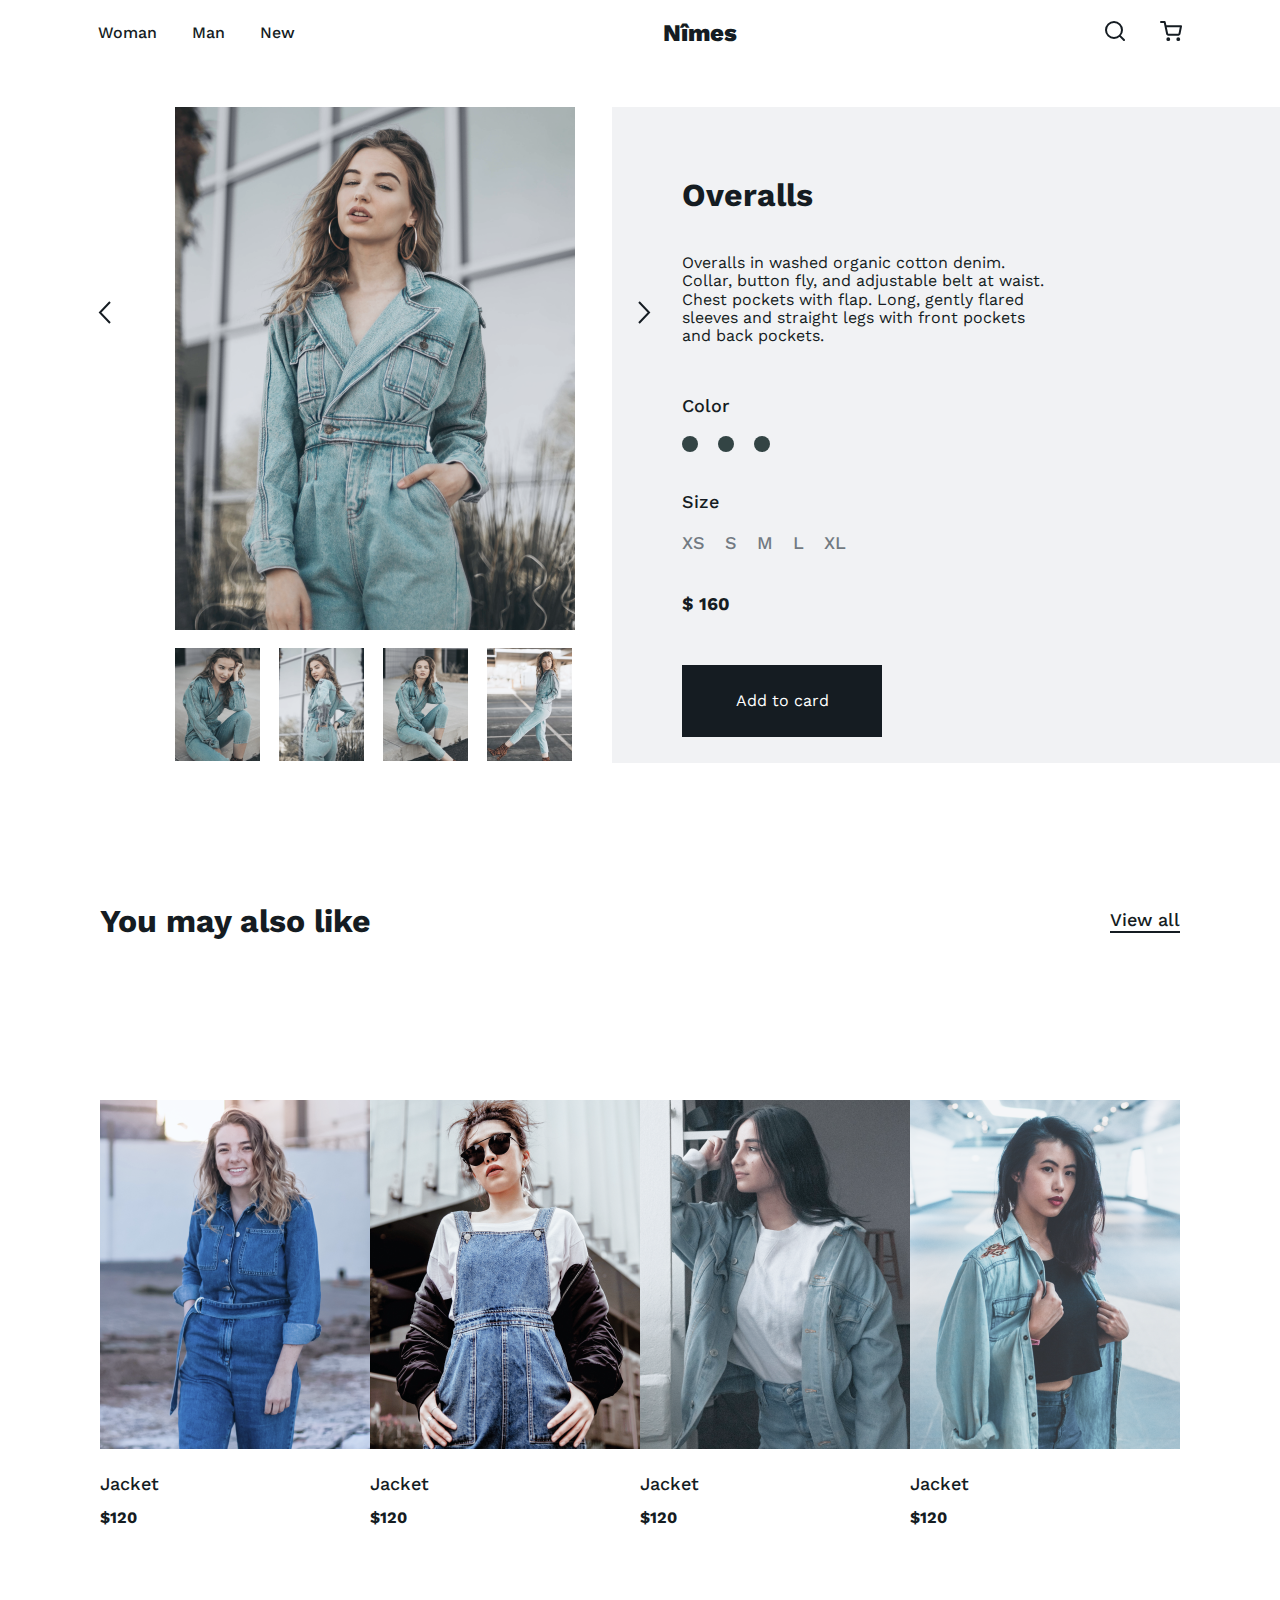
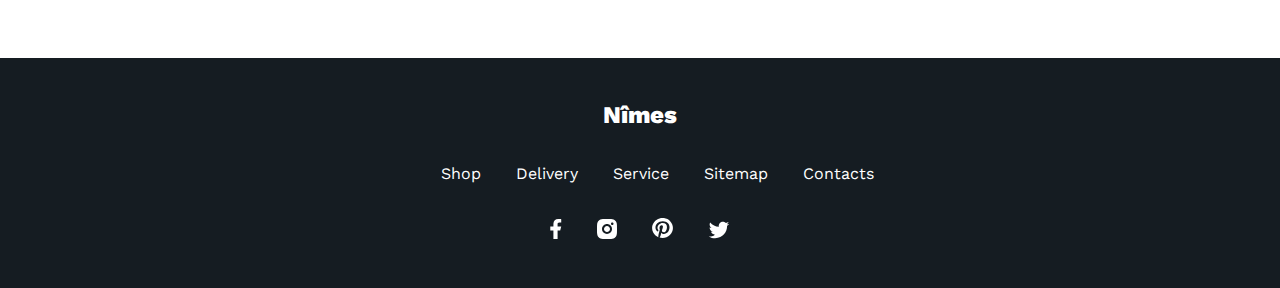
==== product-card.html @ a8e53811 "Initial commit" ====
<!DOCTYPE html>
<html lang="en">
<head>
    <meta charset="UTF-8">
    <meta name="viewport" content="width=device-width, initial-scale=1.0">
    <meta http-equiv="X-UA-Compatible" content="ie=edge">
    <title>Nîmes</title>
    <link rel="stylesheet" href="./product-card.css">
    <link href="https://fonts.googleapis.com/css?family=Anton|Work+Sans:400,500,700,800&display=swap" rel="stylesheet">
</head>
<body>
    <!-- header -->
    <header class="section-header">
        <div class="logo section-header-logo">
            <ul class="catalog-menu">
                    <li><a class="link" href="#">Woman</a></li>
                    <li><a class="link" href="#">Man</a></li>
                    <li><a class="link" href="#">New</a></li>
            </ul>
            <a href="./main.html">Nîmes</a>
            
            <div class="header-icons">
                <a href="#">
                    <svg width="20" height="20" viewBox="0 0 20 20" fill="none" xmlns="http://www.w3.org/2000/svg">
                        <path d="M19 19L14.65 14.65M17 9C17 13.4183 13.4183 17 9 17C4.58172 17 1 13.4183 1 9C1 4.58172 4.58172 1 9 1C13.4183 1 17 4.58172 17 9Z" stroke="#151C22" stroke-width="2" stroke-linecap="round" stroke-linejoin="round"/>
                    </svg>                       
                </a>
                <a href="#">
                    <svg width="22" height="20" viewBox="0 0 22 20" fill="none" xmlns="http://www.w3.org/2000/svg">
                        <path d="M1 1H4.63636L7.07273 12.4771C7.15586 12.8718 7.38355 13.2263 7.71595 13.4785C8.04835 13.7308 8.46427 13.8649 8.89091 13.8571H17.7273C18.1539 13.8649 18.5698 13.7308 18.9022 13.4785C19.2346 13.2263 19.4623 12.8718 19.5455 12.4771L21 5.28571H5.54545M9.18182 18.1429C9.18182 18.6162 8.7748 19 8.27273 19C7.77065 19 7.36364 18.6162 7.36364 18.1429C7.36364 17.6695 7.77065 17.2857 8.27273 17.2857C8.7748 17.2857 9.18182 17.6695 9.18182 18.1429ZM19.1818 18.1429C19.1818 18.6162 18.7748 19 18.2727 19C17.7707 19 17.3636 18.6162 17.3636 18.1429C17.3636 17.6695 17.7707 17.2857 18.2727 17.2857C18.7748 17.2857 19.1818 17.6695 19.1818 18.1429Z" stroke="#151C22" stroke-width="2" stroke-linecap="round" stroke-linejoin="round"/>
                    </svg>
                </a>
                
            </div>
        </div>
            
    </header>
    <!-- /header -->
    

    <!-- product-card -->

    <section class="product-card">
        <div class="product-card-images">
            <div class="product-card-images__main">
                <img src="./img/product-card/Rectangle.png" alt="">
            </div>
            <div class="product-card-images__other">
                <img src="./img/product-card/Rectangle-1.png" alt="">
                <img src="./img/product-card/Rectangle-2.png" alt="">
                <img src="./img/product-card/Rectangle-3.png" alt="">
                <img src="./img/product-card/Rectangle-4.png" alt="">
            </div>
        </div>
        <div class="product-card-info">
            <h2 class="boldtitle product-card-info__title">
                Overalls    
            </h2>
            <div class="product-card-info__description">
                Overalls in washed organic cotton denim. Collar, button fly, and adjustable belt at waist. Chest pockets with flap. Long, gently flared sleeves and straight legs with front pockets and back pockets.
            </div>
            <div class="product-card-info__color">
                Color
                <ul class="color-choose">
                    <li></li>
                    <li></li>
                    <li></li>
                </ul>
            </div>
            <div class="product-card-info__size">
                Size  
                <ul class="size-choose">
                    <li>XS</li>
                    <li>S</li>
                    <li>M</li>
                    <li>L</li>
                    <li>XL</li>
                </ul>      
            </div>
            <div class="product-card-info__price">
                $ 160
            </div>
            <div class="button product-card-info__button">
                Add to card
            </div>
        </div>
    </section>

    <!-- /product-card -->

    <!-- also -->

    <section class="section">
        <div class="section-title">
            <h2 class="boldtitle">You may also like</h2>
            <a href="#" class="section-title__link">View all</a>
        </div>
        <div class="section-gallery">
            <div class="section-gallery-item">
                <img src="./img/also2.png" alt="">
                <span class="section-gallery-item__name">
                    Jacket
                </span>
                <span class="section-gallery-item__price">
                    $120
                </span>
            </div>
            <div class="section-gallery-item">
                <img src="./img/best2.png" alt="">
                <span class="section-gallery-item__name">
                    Jacket
                </span>
                <span class="section-gallery-item__price">
                    $120
                </span>
            </div>
            <div class="section-gallery-item">
                <img src="./img/also3.png" alt="">
                <span class="section-gallery-item__name">
                    Jacket
                </span>
                <span class="section-gallery-item__price">
                    $120
                </span>
            </div>
            <div class="section-gallery-item">
                <img src="./img/also4.png" alt="">
                <span class="section-gallery-item__name">
                    Jacket
                </span>
                <span class="section-gallery-item__price">
                    $120
                </span>
            </div>
        </div>
    </section>

    <!-- /also -->

    <!-- footer -->

    <footer class="section-footer">
        <div class="logo section-footer-logo">
                Nîmes
        </div>
        <ul class="section-footer-menu">
            <li><a href="#">Shop</a></li>
            <li><a href="#">Delivery</a></li>
            <li><a href="#">Service</a></li>
            <li><a href="#">Sitemap</a></li>
            <li><a href="#">Contacts</a></li>
                
        </ul>
        <nav class="section-footer-links">
            <a href="#" class="icon">
                <svg width="12" height="20" viewBox="0 0 12 20" fill="none" xmlns="http://www.w3.org/2000/svg">
                    <path d="M7.58268 11.5H10.1868L11.2285 7.5H7.58268V5.5C7.58268 4.47 7.58268 3.5 9.66602 3.5H11.2285V0.14C10.8889 0.0970001 9.60664 0 8.25247 0C5.42435 0 3.41602 1.657 3.41602 4.7V7.5H0.291016V11.5H3.41602V20H7.58268V11.5Z" fill="white"/>
                </svg>
            </a>
            
            <a href="#" class="icon">       
                <svg width="20" height="20" viewBox="0 0 20 20" fill="none" xmlns="http://www.w3.org/2000/svg">
                    <path d="M10 0C12.717 0 13.056 0.00999994 14.122 0.0599999C15.187 0.11 15.912 0.277 16.55 0.525C17.21 0.779 17.766 1.123 18.322 1.678C18.8305 2.1779 19.224 2.78259 19.475 3.45C19.722 4.087 19.89 4.813 19.94 5.878C19.987 6.944 20 7.283 20 10C20 12.717 19.99 13.056 19.94 14.122C19.89 15.187 19.722 15.912 19.475 16.55C19.2247 17.2178 18.8311 17.8226 18.322 18.322C17.822 18.8303 17.2173 19.2238 16.55 19.475C15.913 19.722 15.187 19.89 14.122 19.94C13.056 19.987 12.717 20 10 20C7.283 20 6.944 19.99 5.878 19.94C4.813 19.89 4.088 19.722 3.45 19.475C2.78233 19.2245 2.17753 18.8309 1.678 18.322C1.16941 17.8222 0.775931 17.2175 0.525 16.55C0.277 15.913 0.11 15.187 0.0599999 14.122C0.0129999 13.056 0 12.717 0 10C0 7.283 0.00999994 6.944 0.0599999 5.878C0.11 4.812 0.277 4.088 0.525 3.45C0.775236 2.78218 1.1688 2.17732 1.678 1.678C2.17767 1.16923 2.78243 0.775729 3.45 0.525C4.088 0.277 4.812 0.11 5.878 0.0599999C6.944 0.0129999 7.283 0 10 0ZM10 5C8.67392 5 7.40215 5.52678 6.46447 6.46447C5.52678 7.40215 5 8.67392 5 10C5 11.3261 5.52678 12.5979 6.46447 13.5355C7.40215 14.4732 8.67392 15 10 15C11.3261 15 12.5979 14.4732 13.5355 13.5355C14.4732 12.5979 15 11.3261 15 10C15 8.67392 14.4732 7.40215 13.5355 6.46447C12.5979 5.52678 11.3261 5 10 5ZM16.5 4.75C16.5 4.41848 16.3683 4.10054 16.1339 3.86612C15.8995 3.6317 15.5815 3.5 15.25 3.5C14.9185 3.5 14.6005 3.6317 14.3661 3.86612C14.1317 4.10054 14 4.41848 14 4.75C14 5.08152 14.1317 5.39946 14.3661 5.63388C14.6005 5.8683 14.9185 6 15.25 6C15.5815 6 15.8995 5.8683 16.1339 5.63388C16.3683 5.39946 16.5 5.08152 16.5 4.75ZM10 7C10.7956 7 11.5587 7.31607 12.1213 7.87868C12.6839 8.44129 13 9.20435 13 10C13 10.7956 12.6839 11.5587 12.1213 12.1213C11.5587 12.6839 10.7956 13 10 13C9.20435 13 8.44129 12.6839 7.87868 12.1213C7.31607 11.5587 7 10.7956 7 10C7 9.20435 7.31607 8.44129 7.87868 7.87868C8.44129 7.31607 9.20435 7 10 7Z" fill="white"/>
                </svg>
            </a>  
            <a href="#" class="icon">  
                <svg width="21" height="21" viewBox="0 0 21 21" fill="none" xmlns="http://www.w3.org/2000/svg">
                    <path d="M11.9277 0.094077C9.43524 -0.235068 6.90293 0.312629 4.79833 1.63604C2.69372 2.95944 1.15897 4.96918 0.477463 7.29414C-0.204044 9.61911 0.0137216 12.1023 1.09055 14.2851C2.16738 16.468 4.03054 18.2031 6.336 19.1701C6.27366 18.4019 6.33088 17.6291 6.5058 16.8771C6.6985 16.0381 7.8558 11.4141 7.8558 11.4141C7.62535 10.9182 7.51018 10.38 7.5183 9.83708C7.5183 8.35208 8.41101 7.24408 9.52142 7.24408C9.72091 7.24129 9.91868 7.27977 10.1013 7.35691C10.2839 7.43404 10.4471 7.54802 10.5797 7.6911C10.7123 7.83418 10.8113 8.00299 10.8699 8.18607C10.9285 8.36914 10.9454 8.56219 10.9193 8.75208C10.9193 9.65208 10.3173 11.0141 10.0027 12.2921C9.9405 12.5265 9.93656 12.7716 9.99116 13.0077C10.0458 13.2438 10.1574 13.4643 10.317 13.6514C10.4766 13.8385 10.6798 13.987 10.9102 14.0849C11.1406 14.1828 11.3917 14.2274 11.6433 14.2151C13.6204 14.2151 14.9454 11.7841 14.9454 8.91408C14.9454 6.71408 13.4277 5.06608 10.6298 5.06608C9.96035 5.04111 9.29265 5.147 8.66718 5.37733C8.04172 5.60766 7.47154 5.95762 6.99127 6.40597C6.51099 6.85431 6.13065 7.39168 5.87332 7.98545C5.61599 8.57922 5.48706 9.21701 5.49434 9.86008C5.46451 10.5734 5.70424 11.273 6.16934 11.8301C6.25625 11.8924 6.31971 11.9801 6.35014 12.08C6.38058 12.1799 6.37635 12.2867 6.33809 12.3841C6.29017 12.5681 6.16934 13.0071 6.12142 13.1681C6.11145 13.2227 6.08827 13.2743 6.05374 13.3187C6.0192 13.3631 5.97428 13.3991 5.9226 13.4238C5.87091 13.4486 5.81391 13.4613 5.75617 13.461C5.69843 13.4607 5.64157 13.4473 5.59017 13.4221C4.1485 12.8681 3.46934 11.3451 3.46934 9.60608C3.46934 6.75908 5.95267 3.35108 10.9214 3.35108C14.8756 3.35108 17.5048 6.12808 17.5048 9.09808C17.5048 13.0071 15.237 15.9461 11.886 15.9461C11.3852 15.9614 10.8884 15.8553 10.4416 15.6375C9.99475 15.4198 9.61236 15.0973 9.32976 14.7001C9.32976 14.7001 8.72767 17.0161 8.60892 17.4541C8.36652 18.2108 8.00883 18.9289 7.54746 19.5851C8.50892 19.8651 9.50788 20.0051 10.512 20.0011C11.8804 20.0021 13.2354 19.7441 14.4997 19.2417C15.764 18.7392 16.9126 18.0024 17.8798 17.0732C18.847 16.144 19.6138 15.0408 20.1363 13.8268C20.6587 12.6127 20.9266 11.3117 20.9245 9.99808C20.9233 7.58308 20.0118 5.25007 18.3585 3.42986C16.7052 1.60964 14.4218 0.425141 11.9298 0.095077L11.9277 0.094077Z" fill="white"/>
                </svg>
            </a>
            <a href="#" class="icon">         
                <svg width="22" height="18" viewBox="0 0 22 18" fill="none" xmlns="http://www.w3.org/2000/svg">
                    <path d="M21.1623 2.65593C20.3989 2.99362 19.5893 3.2154 18.7603 3.31393C19.6341 2.79136 20.288 1.96894 20.6003 0.999927C19.7803 1.48793 18.8813 1.82993 17.9443 2.01493C17.3149 1.34151 16.4807 0.89489 15.5713 0.744511C14.6618 0.594133 13.7282 0.748418 12.9156 1.18338C12.1029 1.61834 11.4567 2.30961 11.0774 3.14972C10.6981 3.98983 10.607 4.93171 10.8183 5.82893C9.15541 5.74558 7.52863 5.31345 6.04358 4.56059C4.55854 3.80773 3.24843 2.75097 2.1983 1.45893C1.82659 2.09738 1.63125 2.82315 1.6323 3.56193C1.6323 5.01193 2.3703 6.29293 3.4923 7.04293C2.82831 7.02202 2.17893 6.84271 1.5983 6.51993V6.57193C1.5985 7.53763 1.93267 8.47354 2.54414 9.22099C3.15562 9.96843 4.00678 10.4814 4.9533 10.6729C4.33691 10.84 3.6906 10.8646 3.0633 10.7449C3.33016 11.5762 3.8503 12.3031 4.55089 12.824C5.25147 13.3449 6.09743 13.6337 6.9703 13.6499C6.10278 14.3313 5.10947 14.8349 4.04718 15.1321C2.98488 15.4293 1.87442 15.5142 0.779297 15.3819C2.69099 16.6114 4.91639 17.264 7.1893 17.2619C14.8823 17.2619 19.0893 10.8889 19.0893 5.36193C19.0893 5.18193 19.0843 4.99993 19.0763 4.82193C19.8952 4.23009 20.6019 3.49695 21.1633 2.65693L21.1623 2.65593Z" fill="white"/>
                </svg>
            </a>
                        

        </nav>
    </footer>


    <!-- /footer -->
</body>
</html>
---- product-card.css ----
/*! normalize.css v8.0.1 | MIT License | github.com/necolas/normalize.css */
/* Document
   ========================================================================== */
/**
 * 1. Correct the line height in all browsers.
 * 2. Prevent adjustments of font size after orientation changes in iOS.
 */
html {
  line-height: 1.15;
  /* 1 */
  -webkit-text-size-adjust: 100%;
  /* 2 */
}

/* Sections
     ========================================================================== */
/**
   * Remove the margin in all browsers.
   */
body {
  margin: 0;
}

/**
   * Render the `main` element consistently in IE.
   */
main {
  display: block;
}

/**
   * Correct the font size and margin on `h1` elements within `section` and
   * `article` contexts in Chrome, Firefox, and Safari.
   */
h1 {
  font-size: 2em;
  margin: 0.67em 0;
}

/* Grouping content
     ========================================================================== */
/**
   * 1. Add the correct box sizing in Firefox.
   * 2. Show the overflow in Edge and IE.
   */
hr {
  -webkit-box-sizing: content-box;
          box-sizing: content-box;
  /* 1 */
  height: 0;
  /* 1 */
  overflow: visible;
  /* 2 */
}

/**
   * 1. Correct the inheritance and scaling of font size in all browsers.
   * 2. Correct the odd `em` font sizing in all browsers.
   */
pre {
  font-family: monospace, monospace;
  /* 1 */
  font-size: 1em;
  /* 2 */
}

/* Text-level semantics
     ========================================================================== */
/**
   * Remove the gray background on active links in IE 10.
   */
a {
  background-color: transparent;
}

/**
   * 1. Remove the bottom border in Chrome 57-
   * 2. Add the correct text decoration in Chrome, Edge, IE, Opera, and Safari.
   */
abbr[title] {
  border-bottom: none;
  /* 1 */
  text-decoration: underline;
  /* 2 */
  -webkit-text-decoration: underline dotted;
          text-decoration: underline dotted;
  /* 2 */
}

/**
   * Add the correct font weight in Chrome, Edge, and Safari.
   */
b,
strong {
  font-weight: bolder;
}

/**
   * 1. Correct the inheritance and scaling of font size in all browsers.
   * 2. Correct the odd `em` font sizing in all browsers.
   */
code,
kbd,
samp {
  font-family: monospace, monospace;
  /* 1 */
  font-size: 1em;
  /* 2 */
}

/**
   * Add the correct font size in all browsers.
   */
small {
  font-size: 80%;
}

/**
   * Prevent `sub` and `sup` elements from affecting the line height in
   * all browsers.
   */
sub,
sup {
  font-size: 75%;
  line-height: 0;
  position: relative;
  vertical-align: baseline;
}

sub {
  bottom: -0.25em;
}

sup {
  top: -0.5em;
}

/* Embedded content
     ========================================================================== */
/**
   * Remove the border on images inside links in IE 10.
   */
img {
  border-style: none;
}

/* Forms
     ========================================================================== */
/**
   * 1. Change the font styles in all browsers.
   * 2. Remove the margin in Firefox and Safari.
   */
button,
input,
optgroup,
select,
textarea {
  font-family: inherit;
  /* 1 */
  font-size: 100%;
  /* 1 */
  line-height: 1.15;
  /* 1 */
  margin: 0;
  /* 2 */
}

/**
   * Show the overflow in IE.
   * 1. Show the overflow in Edge.
   */
button,
input {
  /* 1 */
  overflow: visible;
}

/**
   * Remove the inheritance of text transform in Edge, Firefox, and IE.
   * 1. Remove the inheritance of text transform in Firefox.
   */
button,
select {
  /* 1 */
  text-transform: none;
}

/**
   * Correct the inability to style clickable types in iOS and Safari.
   */
button,
[type="button"],
[type="reset"],
[type="submit"] {
  -webkit-appearance: button;
}

/**
   * Remove the inner border and padding in Firefox.
   */
button::-moz-focus-inner,
[type="button"]::-moz-focus-inner,
[type="reset"]::-moz-focus-inner,
[type="submit"]::-moz-focus-inner {
  border-style: none;
  padding: 0;
}

/**
   * Restore the focus styles unset by the previous rule.
   */
button:-moz-focusring,
[type="button"]:-moz-focusring,
[type="reset"]:-moz-focusring,
[type="submit"]:-moz-focusring {
  outline: 1px dotted ButtonText;
}

/**
   * Correct the padding in Firefox.
   */
fieldset {
  padding: 0.35em 0.75em 0.625em;
}

/**
   * 1. Correct the text wrapping in Edge and IE.
   * 2. Correct the color inheritance from `fieldset` elements in IE.
   * 3. Remove the padding so developers are not caught out when they zero out
   *    `fieldset` elements in all browsers.
   */
legend {
  -webkit-box-sizing: border-box;
          box-sizing: border-box;
  /* 1 */
  color: inherit;
  /* 2 */
  display: table;
  /* 1 */
  max-width: 100%;
  /* 1 */
  padding: 0;
  /* 3 */
  white-space: normal;
  /* 1 */
}

/**
   * Add the correct vertical alignment in Chrome, Firefox, and Opera.
   */
progress {
  vertical-align: baseline;
}

/**
   * Remove the default vertical scrollbar in IE 10+.
   */
textarea {
  overflow: auto;
}

/**
   * 1. Add the correct box sizing in IE 10.
   * 2. Remove the padding in IE 10.
   */
[type="checkbox"],
[type="radio"] {
  -webkit-box-sizing: border-box;
          box-sizing: border-box;
  /* 1 */
  padding: 0;
  /* 2 */
}

/**
   * Correct the cursor style of increment and decrement buttons in Chrome.
   */
[type="number"]::-webkit-inner-spin-button,
[type="number"]::-webkit-outer-spin-button {
  height: auto;
}

/**
   * 1. Correct the odd appearance in Chrome and Safari.
   * 2. Correct the outline style in Safari.
   */
[type="search"] {
  -webkit-appearance: textfield;
  /* 1 */
  outline-offset: -2px;
  /* 2 */
}

/**
   * Remove the inner padding in Chrome and Safari on macOS.
   */
[type="search"]::-webkit-search-decoration {
  -webkit-appearance: none;
}

/**
   * 1. Correct the inability to style clickable types in iOS and Safari.
   * 2. Change font properties to `inherit` in Safari.
   */
::-webkit-file-upload-button {
  -webkit-appearance: button;
  /* 1 */
  font: inherit;
  /* 2 */
}

/* Interactive
     ========================================================================== */
/*
   * Add the correct display in Edge, IE 10+, and Firefox.
   */
details {
  display: block;
}

/*
   * Add the correct display in all browsers.
   */
summary {
  display: list-item;
}

/* Misc
     ========================================================================== */
/**
   * Add the correct display in IE 10+.
   */
template {
  display: none;
}

/**
   * Add the correct display in IE 10.
   */
[hidden] {
  display: none;
}

html {
  scroll-behavior: smooth;
}

* {
  -webkit-box-sizing: border-box;
          box-sizing: border-box;
  font-family: 'Work Sans', sans-serif;
  color: #151C22;
  padding: 0;
  margin: 0;
}

.logo {
  font-size: 24px;
  font-weight: 800;
}

.link {
  font-size: 16px;
  text-decoration: none;
  display: block;
  font-weight: 500;
}

.button {
  background-color: #151C22;
  color: #fff;
  border: none;
  outline: none;
  cursor: pointer;
  padding: 27px 24px;
  display: -webkit-box;
  display: -ms-flexbox;
  display: flex;
  -webkit-box-pack: center;
      -ms-flex-pack: center;
          justify-content: center;
  -webkit-box-align: center;
      -ms-flex-align: center;
          align-items: center;
  min-width: 200px;
  text-decoration: none;
}

.graytitle {
  color: #727A82;
  font-size: 18px;
}

.boldtitle {
  font-size: 32px;
}

.section {
  padding: 0 100px 130px 100px;
}

.section-title {
  display: -webkit-box;
  display: -ms-flexbox;
  display: flex;
  -webkit-box-align: center;
      -ms-flex-align: center;
          align-items: center;
  -webkit-box-pack: justify;
      -ms-flex-pack: justify;
          justify-content: space-between;
  padding-bottom: 70px;
}

.section-title__link {
  font-size: 18px;
  text-decoration: none;
  font-weight: 500;
  border-bottom: 2px solid #151C22;
}

.section-gallery {
  display: -webkit-box;
  display: -ms-flexbox;
  display: flex;
  -webkit-box-pack: justify;
      -ms-flex-pack: justify;
          justify-content: space-between;
  -ms-flex-wrap: wrap;
      flex-wrap: wrap;
}

.section-gallery-item {
  text-decoration: none;
  display: -webkit-box;
  display: -ms-flexbox;
  display: flex;
  -webkit-box-orient: vertical;
  -webkit-box-direction: normal;
      -ms-flex-direction: column;
          flex-direction: column;
}

.section-gallery-item__name {
  font-size: 18px;
  font-weight: 500;
  padding-top: 25px;
}

.section-gallery-item__price {
  font-size: 16px;
  font-weight: bold;
  padding-top: 15px;
}

.section-header {
  padding-bottom: 135px;
}

.section-header-logo {
  width: 100%;
  height: 67px;
  display: -webkit-box;
  display: -ms-flexbox;
  display: flex;
  -webkit-box-pack: center;
      -ms-flex-pack: center;
          justify-content: center;
  -webkit-box-align: center;
      -ms-flex-align: center;
          align-items: center;
}

.section-header-wrapper {
  background-color: #F1F2F4;
}

.section-header-content {
  padding: 50px 100px;
  display: -webkit-box;
  display: -ms-flexbox;
  display: flex;
  -webkit-box-pack: justify;
      -ms-flex-pack: justify;
          justify-content: space-between;
}

.section-header-content-leftbar {
  display: -webkit-box;
  display: -ms-flexbox;
  display: flex;
  -webkit-box-orient: vertical;
  -webkit-box-direction: normal;
      -ms-flex-direction: column;
          flex-direction: column;
  -webkit-box-pack: justify;
      -ms-flex-pack: justify;
          justify-content: space-between;
}

.section-header-content-leftbar .menu {
  list-style: none;
}

.section-header-content-leftbar .menu li a {
  padding-bottom: 35px;
  font-weight: 500;
}

.section-header-content-leftbar .arrowdown {
  cursor: pointer;
}

.section-header-content-clickbait__subtitle {
  margin-top: 152px;
}

.section-header-content-clickbait__title {
  line-height: 1;
  margin-left: -4px;
  font-family: 'Anton', sans-serif;
  font-size: 128px;
}

.section-header-content-clickbait__button button {
  margin-top: 25px;
}

.section-header-content-image {
  z-index: 1;
  position: relative;
}

.section-header-content-image::before {
  content: '';
  position: absolute;
  z-index: -1;
  top: -50px;
  left: -50px;
  width: 232px;
  height: 176px;
  background: url("./img/lines1-2.png");
}

.section-header-content-image::after {
  content: '';
  position: absolute;
  z-index: -1;
  bottom: -50px;
  right: -50px;
  width: 232px;
  height: 176px;
  background: url("./img/lines1-1.png");
}

.section-header-content-rightbar {
  display: -webkit-box;
  display: -ms-flexbox;
  display: flex;
  -webkit-box-orient: vertical;
  -webkit-box-direction: normal;
      -ms-flex-direction: column;
          flex-direction: column;
  -webkit-box-pack: justify;
      -ms-flex-pack: justify;
          justify-content: space-between;
}

.section-header-content-rightbar__icons {
  display: -webkit-box;
  display: -ms-flexbox;
  display: flex;
  -webkit-box-orient: vertical;
  -webkit-box-direction: normal;
      -ms-flex-direction: column;
          flex-direction: column;
  -webkit-box-align: center;
      -ms-flex-align: center;
          align-items: center;
}

.section-header-content-rightbar__icon + .section-header-content-rightbar__icon {
  margin-top: 35px;
}

.section-header-content-rightbar__icon img {
  cursor: pointer;
}

.section-header-content-rightbar__social {
  display: -webkit-box;
  display: -ms-flexbox;
  display: flex;
  -webkit-box-orient: vertical;
  -webkit-box-direction: normal;
      -ms-flex-direction: column;
          flex-direction: column;
}

.section-header-content-rightbar__social a {
  font-size: 14px;
  margin-top: 35px;
  font-weight: 500;
}

.section-fall2019 {
  display: -webkit-box;
  display: -ms-flexbox;
  display: flex;
  -webkit-box-align: center;
      -ms-flex-align: center;
          align-items: center;
  -webkit-box-pack: center;
      -ms-flex-pack: center;
          justify-content: center;
  position: relative;
}

.section-fall2019 .fall2019-link {
  background: #fff;
  width: 400px;
  height: 308px;
  display: -webkit-box;
  display: -ms-flexbox;
  display: flex;
  -webkit-box-orient: vertical;
  -webkit-box-direction: normal;
      -ms-flex-direction: column;
          flex-direction: column;
  padding: 70px 112px 70px 70px;
  position: relative;
}

.section-fall2019 .fall2019-link .boldtitle {
  padding: 20px 0 50px 0;
}

.section-fall2019 .fall2019-link::before {
  content: '';
  position: absolute;
  z-index: -1;
  top: -30px;
  right: -70px;
  width: 470px;
  height: 370px;
  background: url("./img/lines-between.png");
}

.section-footer {
  background-color: #151C22;
  height: 230px;
  width: 100%;
  display: -webkit-box;
  display: -ms-flexbox;
  display: flex;
  -webkit-box-orient: vertical;
  -webkit-box-direction: normal;
      -ms-flex-direction: column;
          flex-direction: column;
  -webkit-box-align: center;
      -ms-flex-align: center;
          align-items: center;
  -webkit-box-pack: center;
      -ms-flex-pack: center;
          justify-content: center;
}

.section-footer-logo {
  color: #fff;
}

.section-footer-menu {
  padding: 35px 0;
  display: -webkit-box;
  display: -ms-flexbox;
  display: flex;
  list-style-type: none;
}

.section-footer-menu li {
  padding-left: 35px;
}

.section-footer-menu a {
  color: #fff;
  text-decoration: none;
}

.section-footer-links a + a {
  padding-left: 30px;
}

@media screen and (max-width: 768px) {
  .boldtitle {
    font-size: 28px;
  }
  .section {
    padding: 0 45px 100px 45px;
  }
  .section-gallery-item {
    padding-bottom: 50px;
  }
  .section-gallery-item img {
    width: 324px;
    height: 349px;
  }
  .section-fall2019 .fall2019-image {
    width: 354px;
    height: 287px;
  }
  .section-fall2019 .fall2019-link {
    width: 304px;
    height: 247px;
    padding: 50px;
  }
  .section-fall2019 .fall2019-link .graytitle {
    width: 218px;
  }
  .section-fall2019 .fall2019-link .boldtitle {
    padding: 15px 0 40px 0;
  }
  .section-fall2019 .fall2019-link::before {
    content: '';
    position: absolute;
    z-index: -1;
    top: -20px;
    right: -20px;
    width: 324px;
    height: 287px;
    background: url("./img/lines-between.png");
  }
  .section-header-content {
    position: relative;
    padding: 45px;
  }
  .section-header-content-leftbar .menu {
    position: absolute;
    display: -webkit-box;
    display: -ms-flexbox;
    display: flex;
  }
  .section-header-content-leftbar .menu li {
    padding-right: 35px;
  }
  .section-header-content-leftbar .arrowdown {
    position: absolute;
    bottom: 45px;
  }
  .section-header-content-image img {
    margin: 50px 0 80px 0;
    width: 264px;
    height: 319px;
  }
  .section-header-content-image::before {
    content: '';
    position: absolute;
    z-index: -1;
    top: 25px;
    left: -30px;
    width: 141px;
    height: 104px;
    background: url("./img/lines1-2.png");
  }
  .section-header-content-image::after {
    content: '';
    position: absolute;
    z-index: -1;
    bottom: 60px;
    right: -30px;
    width: 141px;
    height: 104px;
    background: url("./img/lines1-1.png");
  }
  .section-header-content-clickbait__subtitle {
    margin-top: 105px;
  }
  .section-header-content-clickbait__title {
    font-size: 98px;
  }
  .section-header-content-rightbar__icons {
    display: -webkit-box;
    display: -ms-flexbox;
    display: flex;
    -webkit-box-orient: horizontal;
    -webkit-box-direction: normal;
        -ms-flex-direction: row;
            flex-direction: row;
    -webkit-box-align: center;
        -ms-flex-align: center;
            align-items: center;
    position: absolute;
    right: 45px;
  }
  .section-header-content-rightbar__icon + .section-header-content-rightbar__icon {
    margin: 0;
    padding-left: 35px;
  }
  .section-header-content-rightbar__social {
    -webkit-box-orient: horizontal;
    -webkit-box-direction: normal;
        -ms-flex-direction: row;
            flex-direction: row;
    position: absolute;
    bottom: 45px;
    right: 45px;
  }
  .section-header-content-rightbar__social .link + .link {
    padding-left: 35px;
  }
}

/*! normalize.css v8.0.1 | MIT License | github.com/necolas/normalize.css */
/* Document
   ========================================================================== */
/**
 * 1. Correct the line height in all browsers.
 * 2. Prevent adjustments of font size after orientation changes in iOS.
 */
html {
  line-height: 1.15;
  /* 1 */
  -webkit-text-size-adjust: 100%;
  /* 2 */
}

/* Sections
     ========================================================================== */
/**
   * Remove the margin in all browsers.
   */
body {
  margin: 0;
}

/**
   * Render the `main` element consistently in IE.
   */
main {
  display: block;
}

/**
   * Correct the font size and margin on `h1` elements within `section` and
   * `article` contexts in Chrome, Firefox, and Safari.
   */
h1 {
  font-size: 2em;
  margin: 0.67em 0;
}

/* Grouping content
     ========================================================================== */
/**
   * 1. Add the correct box sizing in Firefox.
   * 2. Show the overflow in Edge and IE.
   */
hr {
  -webkit-box-sizing: content-box;
          box-sizing: content-box;
  /* 1 */
  height: 0;
  /* 1 */
  overflow: visible;
  /* 2 */
}

/**
   * 1. Correct the inheritance and scaling of font size in all browsers.
   * 2. Correct the odd `em` font sizing in all browsers.
   */
pre {
  font-family: monospace, monospace;
  /* 1 */
  font-size: 1em;
  /* 2 */
}

/* Text-level semantics
     ========================================================================== */
/**
   * Remove the gray background on active links in IE 10.
   */
a {
  background-color: transparent;
}

/**
   * 1. Remove the bottom border in Chrome 57-
   * 2. Add the correct text decoration in Chrome, Edge, IE, Opera, and Safari.
   */
abbr[title] {
  border-bottom: none;
  /* 1 */
  text-decoration: underline;
  /* 2 */
  -webkit-text-decoration: underline dotted;
          text-decoration: underline dotted;
  /* 2 */
}

/**
   * Add the correct font weight in Chrome, Edge, and Safari.
   */
b,
strong {
  font-weight: bolder;
}

/**
   * 1. Correct the inheritance and scaling of font size in all browsers.
   * 2. Correct the odd `em` font sizing in all browsers.
   */
code,
kbd,
samp {
  font-family: monospace, monospace;
  /* 1 */
  font-size: 1em;
  /* 2 */
}

/**
   * Add the correct font size in all browsers.
   */
small {
  font-size: 80%;
}

/**
   * Prevent `sub` and `sup` elements from affecting the line height in
   * all browsers.
   */
sub,
sup {
  font-size: 75%;
  line-height: 0;
  position: relative;
  vertical-align: baseline;
}

sub {
  bottom: -0.25em;
}

sup {
  top: -0.5em;
}

/* Embedded content
     ========================================================================== */
/**
   * Remove the border on images inside links in IE 10.
   */
img {
  border-style: none;
}

/* Forms
     ========================================================================== */
/**
   * 1. Change the font styles in all browsers.
   * 2. Remove the margin in Firefox and Safari.
   */
button,
input,
optgroup,
select,
textarea {
  font-family: inherit;
  /* 1 */
  font-size: 100%;
  /* 1 */
  line-height: 1.15;
  /* 1 */
  margin: 0;
  /* 2 */
}

/**
   * Show the overflow in IE.
   * 1. Show the overflow in Edge.
   */
button,
input {
  /* 1 */
  overflow: visible;
}

/**
   * Remove the inheritance of text transform in Edge, Firefox, and IE.
   * 1. Remove the inheritance of text transform in Firefox.
   */
button,
select {
  /* 1 */
  text-transform: none;
}

/**
   * Correct the inability to style clickable types in iOS and Safari.
   */
button,
[type="button"],
[type="reset"],
[type="submit"] {
  -webkit-appearance: button;
}

/**
   * Remove the inner border and padding in Firefox.
   */
button::-moz-focus-inner,
[type="button"]::-moz-focus-inner,
[type="reset"]::-moz-focus-inner,
[type="submit"]::-moz-focus-inner {
  border-style: none;
  padding: 0;
}

/**
   * Restore the focus styles unset by the previous rule.
   */
button:-moz-focusring,
[type="button"]:-moz-focusring,
[type="reset"]:-moz-focusring,
[type="submit"]:-moz-focusring {
  outline: 1px dotted ButtonText;
}

/**
   * Correct the padding in Firefox.
   */
fieldset {
  padding: 0.35em 0.75em 0.625em;
}

/**
   * 1. Correct the text wrapping in Edge and IE.
   * 2. Correct the color inheritance from `fieldset` elements in IE.
   * 3. Remove the padding so developers are not caught out when they zero out
   *    `fieldset` elements in all browsers.
   */
legend {
  -webkit-box-sizing: border-box;
          box-sizing: border-box;
  /* 1 */
  color: inherit;
  /* 2 */
  display: table;
  /* 1 */
  max-width: 100%;
  /* 1 */
  padding: 0;
  /* 3 */
  white-space: normal;
  /* 1 */
}

/**
   * Add the correct vertical alignment in Chrome, Firefox, and Opera.
   */
progress {
  vertical-align: baseline;
}

/**
   * Remove the default vertical scrollbar in IE 10+.
   */
textarea {
  overflow: auto;
}

/**
   * 1. Add the correct box sizing in IE 10.
   * 2. Remove the padding in IE 10.
   */
[type="checkbox"],
[type="radio"] {
  -webkit-box-sizing: border-box;
          box-sizing: border-box;
  /* 1 */
  padding: 0;
  /* 2 */
}

/**
   * Correct the cursor style of increment and decrement buttons in Chrome.
   */
[type="number"]::-webkit-inner-spin-button,
[type="number"]::-webkit-outer-spin-button {
  height: auto;
}

/**
   * 1. Correct the odd appearance in Chrome and Safari.
   * 2. Correct the outline style in Safari.
   */
[type="search"] {
  -webkit-appearance: textfield;
  /* 1 */
  outline-offset: -2px;
  /* 2 */
}

/**
   * Remove the inner padding in Chrome and Safari on macOS.
   */
[type="search"]::-webkit-search-decoration {
  -webkit-appearance: none;
}

/**
   * 1. Correct the inability to style clickable types in iOS and Safari.
   * 2. Change font properties to `inherit` in Safari.
   */
::-webkit-file-upload-button {
  -webkit-appearance: button;
  /* 1 */
  font: inherit;
  /* 2 */
}

/* Interactive
     ========================================================================== */
/*
   * Add the correct display in Edge, IE 10+, and Firefox.
   */
details {
  display: block;
}

/*
   * Add the correct display in all browsers.
   */
summary {
  display: list-item;
}

/* Misc
     ========================================================================== */
/**
   * Add the correct display in IE 10+.
   */
template {
  display: none;
}

/**
   * Add the correct display in IE 10.
   */
[hidden] {
  display: none;
}

html {
  scroll-behavior: smooth;
}

* {
  -webkit-box-sizing: border-box;
          box-sizing: border-box;
  font-family: 'Work Sans', sans-serif;
  color: #151C22;
  padding: 0;
  margin: 0;
}

.logo {
  font-size: 24px;
  font-weight: 800;
}

.link {
  font-size: 16px;
  text-decoration: none;
  display: block;
  font-weight: 500;
}

.button {
  background-color: #151C22;
  color: #fff;
  border: none;
  outline: none;
  cursor: pointer;
  padding: 27px 24px;
  display: -webkit-box;
  display: -ms-flexbox;
  display: flex;
  -webkit-box-pack: center;
      -ms-flex-pack: center;
          justify-content: center;
  -webkit-box-align: center;
      -ms-flex-align: center;
          align-items: center;
  min-width: 200px;
  text-decoration: none;
}

.graytitle {
  color: #727A82;
  font-size: 18px;
}

.boldtitle {
  font-size: 32px;
}

.section {
  padding: 0 100px 130px 100px;
}

.section-title {
  display: -webkit-box;
  display: -ms-flexbox;
  display: flex;
  -webkit-box-align: center;
      -ms-flex-align: center;
          align-items: center;
  -webkit-box-pack: justify;
      -ms-flex-pack: justify;
          justify-content: space-between;
  padding-bottom: 70px;
}

.section-title__link {
  font-size: 18px;
  text-decoration: none;
  font-weight: 500;
  border-bottom: 2px solid #151C22;
}

.section-gallery {
  display: -webkit-box;
  display: -ms-flexbox;
  display: flex;
  -webkit-box-pack: justify;
      -ms-flex-pack: justify;
          justify-content: space-between;
  -ms-flex-wrap: wrap;
      flex-wrap: wrap;
}

.section-gallery-item {
  text-decoration: none;
  display: -webkit-box;
  display: -ms-flexbox;
  display: flex;
  -webkit-box-orient: vertical;
  -webkit-box-direction: normal;
      -ms-flex-direction: column;
          flex-direction: column;
}

.section-gallery-item__name {
  font-size: 18px;
  font-weight: 500;
  padding-top: 25px;
}

.section-gallery-item__price {
  font-size: 16px;
  font-weight: bold;
  padding-top: 15px;
}

.section-header {
  padding-bottom: 135px;
}

.section-header-logo {
  width: 100%;
  height: 67px;
  display: -webkit-box;
  display: -ms-flexbox;
  display: flex;
  -webkit-box-pack: center;
      -ms-flex-pack: center;
          justify-content: center;
  -webkit-box-align: center;
      -ms-flex-align: center;
          align-items: center;
}

.section-header-wrapper {
  background-color: #F1F2F4;
}

.section-header-content {
  padding: 50px 100px;
  display: -webkit-box;
  display: -ms-flexbox;
  display: flex;
  -webkit-box-pack: justify;
      -ms-flex-pack: justify;
          justify-content: space-between;
}

.section-header-content-leftbar {
  display: -webkit-box;
  display: -ms-flexbox;
  display: flex;
  -webkit-box-orient: vertical;
  -webkit-box-direction: normal;
      -ms-flex-direction: column;
          flex-direction: column;
  -webkit-box-pack: justify;
      -ms-flex-pack: justify;
          justify-content: space-between;
}

.section-header-content-leftbar .menu {
  list-style: none;
}

.section-header-content-leftbar .menu li a {
  padding-bottom: 35px;
  font-weight: 500;
}

.section-header-content-leftbar .arrowdown {
  cursor: pointer;
}

.section-header-content-clickbait__subtitle {
  margin-top: 152px;
}

.section-header-content-clickbait__title {
  line-height: 1;
  margin-left: -4px;
  font-family: 'Anton', sans-serif;
  font-size: 128px;
}

.section-header-content-clickbait__button button {
  margin-top: 25px;
}

.section-header-content-image {
  z-index: 1;
  position: relative;
}

.section-header-content-image::before {
  content: '';
  position: absolute;
  z-index: -1;
  top: -50px;
  left: -50px;
  width: 232px;
  height: 176px;
  background: url("./img/lines1-2.png");
}

.section-header-content-image::after {
  content: '';
  position: absolute;
  z-index: -1;
  bottom: -50px;
  right: -50px;
  width: 232px;
  height: 176px;
  background: url("./img/lines1-1.png");
}

.section-header-content-rightbar {
  display: -webkit-box;
  display: -ms-flexbox;
  display: flex;
  -webkit-box-orient: vertical;
  -webkit-box-direction: normal;
      -ms-flex-direction: column;
          flex-direction: column;
  -webkit-box-pack: justify;
      -ms-flex-pack: justify;
          justify-content: space-between;
}

.section-header-content-rightbar__icons {
  display: -webkit-box;
  display: -ms-flexbox;
  display: flex;
  -webkit-box-orient: vertical;
  -webkit-box-direction: normal;
      -ms-flex-direction: column;
          flex-direction: column;
  -webkit-box-align: center;
      -ms-flex-align: center;
          align-items: center;
}

.section-header-content-rightbar__icon + .section-header-content-rightbar__icon {
  margin-top: 35px;
}

.section-header-content-rightbar__icon img {
  cursor: pointer;
}

.section-header-content-rightbar__social {
  display: -webkit-box;
  display: -ms-flexbox;
  display: flex;
  -webkit-box-orient: vertical;
  -webkit-box-direction: normal;
      -ms-flex-direction: column;
          flex-direction: column;
}

.section-header-content-rightbar__social a {
  font-size: 14px;
  margin-top: 35px;
  font-weight: 500;
}

.section-fall2019 {
  display: -webkit-box;
  display: -ms-flexbox;
  display: flex;
  -webkit-box-align: center;
      -ms-flex-align: center;
          align-items: center;
  -webkit-box-pack: center;
      -ms-flex-pack: center;
          justify-content: center;
  position: relative;
}

.section-fall2019 .fall2019-link {
  background: #fff;
  width: 400px;
  height: 308px;
  display: -webkit-box;
  display: -ms-flexbox;
  display: flex;
  -webkit-box-orient: vertical;
  -webkit-box-direction: normal;
      -ms-flex-direction: column;
          flex-direction: column;
  padding: 70px 112px 70px 70px;
  position: relative;
}

.section-fall2019 .fall2019-link .boldtitle {
  padding: 20px 0 50px 0;
}

.section-fall2019 .fall2019-link::before {
  content: '';
  position: absolute;
  z-index: -1;
  top: -30px;
  right: -70px;
  width: 470px;
  height: 370px;
  background: url("./img/lines-between.png");
}

.section-footer {
  background-color: #151C22;
  height: 230px;
  width: 100%;
  display: -webkit-box;
  display: -ms-flexbox;
  display: flex;
  -webkit-box-orient: vertical;
  -webkit-box-direction: normal;
      -ms-flex-direction: column;
          flex-direction: column;
  -webkit-box-align: center;
      -ms-flex-align: center;
          align-items: center;
  -webkit-box-pack: center;
      -ms-flex-pack: center;
          justify-content: center;
}

.section-footer-logo {
  color: #fff;
}

.section-footer-menu {
  padding: 35px 0;
  display: -webkit-box;
  display: -ms-flexbox;
  display: flex;
  list-style-type: none;
}

.section-footer-menu li {
  padding-left: 35px;
}

.section-footer-menu a {
  color: #fff;
  text-decoration: none;
}

.section-footer-links a + a {
  padding-left: 30px;
}

@media screen and (max-width: 768px) {
  .boldtitle {
    font-size: 28px;
  }
  .section {
    padding: 0 45px 100px 45px;
  }
  .section-gallery-item {
    padding-bottom: 50px;
  }
  .section-gallery-item img {
    width: 324px;
    height: 349px;
  }
  .section-fall2019 .fall2019-image {
    width: 354px;
    height: 287px;
  }
  .section-fall2019 .fall2019-link {
    width: 304px;
    height: 247px;
    padding: 50px;
  }
  .section-fall2019 .fall2019-link .graytitle {
    width: 218px;
  }
  .section-fall2019 .fall2019-link .boldtitle {
    padding: 15px 0 40px 0;
  }
  .section-fall2019 .fall2019-link::before {
    content: '';
    position: absolute;
    z-index: -1;
    top: -20px;
    right: -20px;
    width: 324px;
    height: 287px;
    background: url("./img/lines-between.png");
  }
  .section-header-content {
    position: relative;
    padding: 45px;
  }
  .section-header-content-leftbar .menu {
    position: absolute;
    display: -webkit-box;
    display: -ms-flexbox;
    display: flex;
  }
  .section-header-content-leftbar .menu li {
    padding-right: 35px;
  }
  .section-header-content-leftbar .arrowdown {
    position: absolute;
    bottom: 45px;
  }
  .section-header-content-image img {
    margin: 50px 0 80px 0;
    width: 264px;
    height: 319px;
  }
  .section-header-content-image::before {
    content: '';
    position: absolute;
    z-index: -1;
    top: 25px;
    left: -30px;
    width: 141px;
    height: 104px;
    background: url("./img/lines1-2.png");
  }
  .section-header-content-image::after {
    content: '';
    position: absolute;
    z-index: -1;
    bottom: 60px;
    right: -30px;
    width: 141px;
    height: 104px;
    background: url("./img/lines1-1.png");
  }
  .section-header-content-clickbait__subtitle {
    margin-top: 105px;
  }
  .section-header-content-clickbait__title {
    font-size: 98px;
  }
  .section-header-content-rightbar__icons {
    display: -webkit-box;
    display: -ms-flexbox;
    display: flex;
    -webkit-box-orient: horizontal;
    -webkit-box-direction: normal;
        -ms-flex-direction: row;
            flex-direction: row;
    -webkit-box-align: center;
        -ms-flex-align: center;
            align-items: center;
    position: absolute;
    right: 45px;
  }
  .section-header-content-rightbar__icon + .section-header-content-rightbar__icon {
    margin: 0;
    padding-left: 35px;
  }
  .section-header-content-rightbar__social {
    -webkit-box-orient: horizontal;
    -webkit-box-direction: normal;
        -ms-flex-direction: row;
            flex-direction: row;
    position: absolute;
    bottom: 45px;
    right: 45px;
  }
  .section-header-content-rightbar__social .link + .link {
    padding-left: 35px;
  }
}

.section-header {
  padding: 0 0 40px 0;
}

.section {
  padding-bottom: 0;
}

.section-header-logo {
  -webkit-box-pack: justify;
      -ms-flex-pack: justify;
          justify-content: space-between;
  padding: 0 98px;
}

.section-header-logo a {
  text-decoration: none;
}

.catalog-menu {
  display: -webkit-box;
  display: -ms-flexbox;
  display: flex;
  list-style: none;
}

.catalog-menu li {
  padding-right: 35px;
}

.header-icons {
  display: -webkit-box;
  display: -ms-flexbox;
  display: flex;
}

.header-icons a {
  padding-left: 35px;
}

.catalog-wrapper {
  display: -webkit-box;
  display: -ms-flexbox;
  display: flex;
  -webkit-box-pack: center;
      -ms-flex-pack: center;
          justify-content: center;
  -webkit-box-align: center;
      -ms-flex-align: center;
          align-items: center;
  height: 260px;
}

.catalog-wrapper .catalog-image {
  z-index: 1;
  position: relative;
  margin-right: 75px;
}

.catalog-wrapper .catalog-image::before {
  content: '';
  position: absolute;
  z-index: -1;
  bottom: 4px;
  left: -30px;
  width: 178px;
  height: 135px;
  background: url("./img/lines1-2.png");
}

.catalog-wrapper .catalog-image::after {
  content: '';
  position: absolute;
  z-index: -1;
  right: -30px;
  width: 232px;
  height: 176px;
  background: url("./img/lines1-1.png");
}

.category {
  width: 315px;
  margin-right: 87px;
}

.category a {
  font-size: 18px;
  font-weight: 500;
  color: #727A82;
  text-decoration: none;
}

.category .active-category {
  color: #151C22;
}

.filter-wrapper {
  position: absolute;
  right: 98px;
}

.filter-wrapper .filter-text {
  font-size: 18px;
  font-weight: 500;
}

.filter-wrapper .filter-button {
  cursor: pointer;
  display: -webkit-box;
  display: -ms-flexbox;
  display: flex;
  -webkit-box-pack: justify;
      -ms-flex-pack: justify;
          justify-content: space-between;
  -webkit-box-align: center;
      -ms-flex-align: center;
          align-items: center;
  padding: 18px;
  background-color: #fff;
  position: relative;
  height: 50px;
  width: 243px;
  border: 2px solid #151C22;
}

.filter-wrapper .filter-button-open {
  background-color: #fff;
  height: auto;
  width: 243px;
  position: absolute;
  border: 2px solid #151C22;
  border-top: none;
  z-index: 10;
}

.filter-wrapper .filter-button-open .selector {
  border-bottom: 2px solid #F1F2F4;
}

.filter-wrapper .filter-button-open .selector-name {
  display: -webkit-box;
  display: -ms-flexbox;
  display: flex;
  -webkit-box-pack: justify;
      -ms-flex-pack: justify;
          justify-content: space-between;
  -webkit-box-align: center;
      -ms-flex-align: center;
          align-items: center;
  padding: 18px;
  cursor: pointer;
}

.filter-wrapper .filter-button-open .filter-apply {
  margin-top: 40px;
  background-color: #151C22;
  color: #fff;
  font-weight: bold;
  display: -webkit-box;
  display: -ms-flexbox;
  display: flex;
  -webkit-box-pack: center;
      -ms-flex-pack: center;
          justify-content: center;
  -webkit-box-align: center;
      -ms-flex-align: center;
          align-items: center;
  height: 64px;
}

.filter-wrapper .filter-button-open .filter-clear {
  background-color: #fff;
  font-weight: 14px;
  font-weight: 500;
  display: -webkit-box;
  display: -ms-flexbox;
  display: flex;
  -webkit-box-pack: center;
      -ms-flex-pack: center;
          justify-content: center;
  -webkit-box-align: center;
      -ms-flex-align: center;
          align-items: center;
  height: 52px;
}

.filter-wrapper .close {
  display: none;
}

.filter-wrapper .arrowFlip img {
  -webkit-transform: rotate(180deg);
          transform: rotate(180deg);
}

.section-gallery {
  padding-top: 90px;
  display: -webkit-box;
  display: -ms-flexbox;
  display: flex;
  -ms-flex-wrap: wrap;
      flex-wrap: wrap;
}

.section-gallery .section-gallery-item {
  padding-bottom: 130px;
}

@media screen and (max-width: 768px) {
  .section-header-logo {
    padding: 45px;
  }
  .catalog img {
    width: 206px;
    height: 279px;
  }
  .filter-wrapper {
    right: 45px;
  }
  .filter-wrapper .filter-button {
    width: 206px;
  }
  .filter-wrapper .filter-button-open {
    width: 206px;
  }
  .category {
    padding-left: 45px;
  }
}

.product-card {
  position: relative;
  padding: 0 0 130px 168px;
  display: -webkit-box;
  display: -ms-flexbox;
  display: flex;
}

.product-card-images img {
  padding: 7px;
}

.product-card-images__main {
  position: relative;
}

.product-card-images__main img {
  padding-top: 0;
}

.product-card-info {
  padding: 70px;
  position: absolute;
  right: 0;
  background-color: #F1F2F4;
  min-width: 668px;
  width: 50%;
  height: 656px;
}

.product-card-info__title {
  padding-bottom: 40px;
}

.product-card-info__description {
  padding-bottom: 50px;
  width: 370px;
}

.product-card-info__color, .product-card-info__size {
  font-size: 18px;
  font-weight: 500;
  padding-bottom: 40px;
}

.product-card-info__color .color-choose {
  padding-top: 20px;
  list-style: none;
  display: -webkit-box;
  display: -ms-flexbox;
  display: flex;
}

.product-card-info__color .color-choose li {
  width: 16px;
  height: 16px;
  border-radius: 50%;
  background-color: #344;
  margin-right: 20px;
  display: block;
  cursor: pointer;
  position: relative;
}

.product-card-info__color .color-choose li:hover:before {
  content: '';
  position: absolute;
  width: 22px;
  height: 22px;
  top: -4px;
  left: -4px;
  border-radius: 50%;
  border: 1px solid red;
}

.product-card-info__size .size-choose {
  padding-top: 20px;
  list-style: none;
  display: -webkit-box;
  display: -ms-flexbox;
  display: flex;
}

.product-card-info__size .size-choose li {
  padding-right: 20px;
  cursor: pointer;
  color: #727A82;
}

.product-card-info__size .size-active {
  color: #151C22;
}

.product-card-info__price {
  padding-bottom: 50px;
  font-size: 18px;
  font-weight: bold;
}

.product-card-info__button {
  width: 200px;
}

.product-card:before {
  content: url("./img/product-card/arrow-left.svg");
  position: absolute;
  left: 98px;
  top: 194px;
  cursor: pointer;
}

.product-card:after {
  content: url("./img/product-card/arrow-right.svg");
  position: absolute;
  top: 194px;
  left: 638px;
  cursor: pointer;
}

@media screen and (max-width: 768px) {
  .product-card {
    padding: 45px 0 45px 45px;
    height: 602px;
  }
  .product-card-info {
    position: absolute;
    margin: 0;
    right: 0;
    padding: 50px;
    width: 369px;
    min-width: 0;
  }
  .product-card-info__description {
    width: 275px;
    font-size: 14px;
  }
  .product-card:before {
    content: none;
  }
  .product-card:after {
    content: none;
  }
  .product-card .product-card-images__main {
    width: 324px;
  }
  .product-card .product-card-images__main img {
    width: 324px;
    height: 360px;
    padding-bottom: 20px;
  }
  .product-card .product-card-images__other {
    display: -webkit-box;
    display: -ms-flexbox;
    display: flex;
    -ms-flex-wrap: wrap;
        flex-wrap: wrap;
    -webkit-box-pack: justify;
        -ms-flex-pack: justify;
            justify-content: space-between;
    width: 324px;
  }
  .product-card .product-card-images__other img {
    width: 151px;
    height: 99px;
    padding: 10px;
  }
}
/*# sourceMappingURL=product-card.css.map */
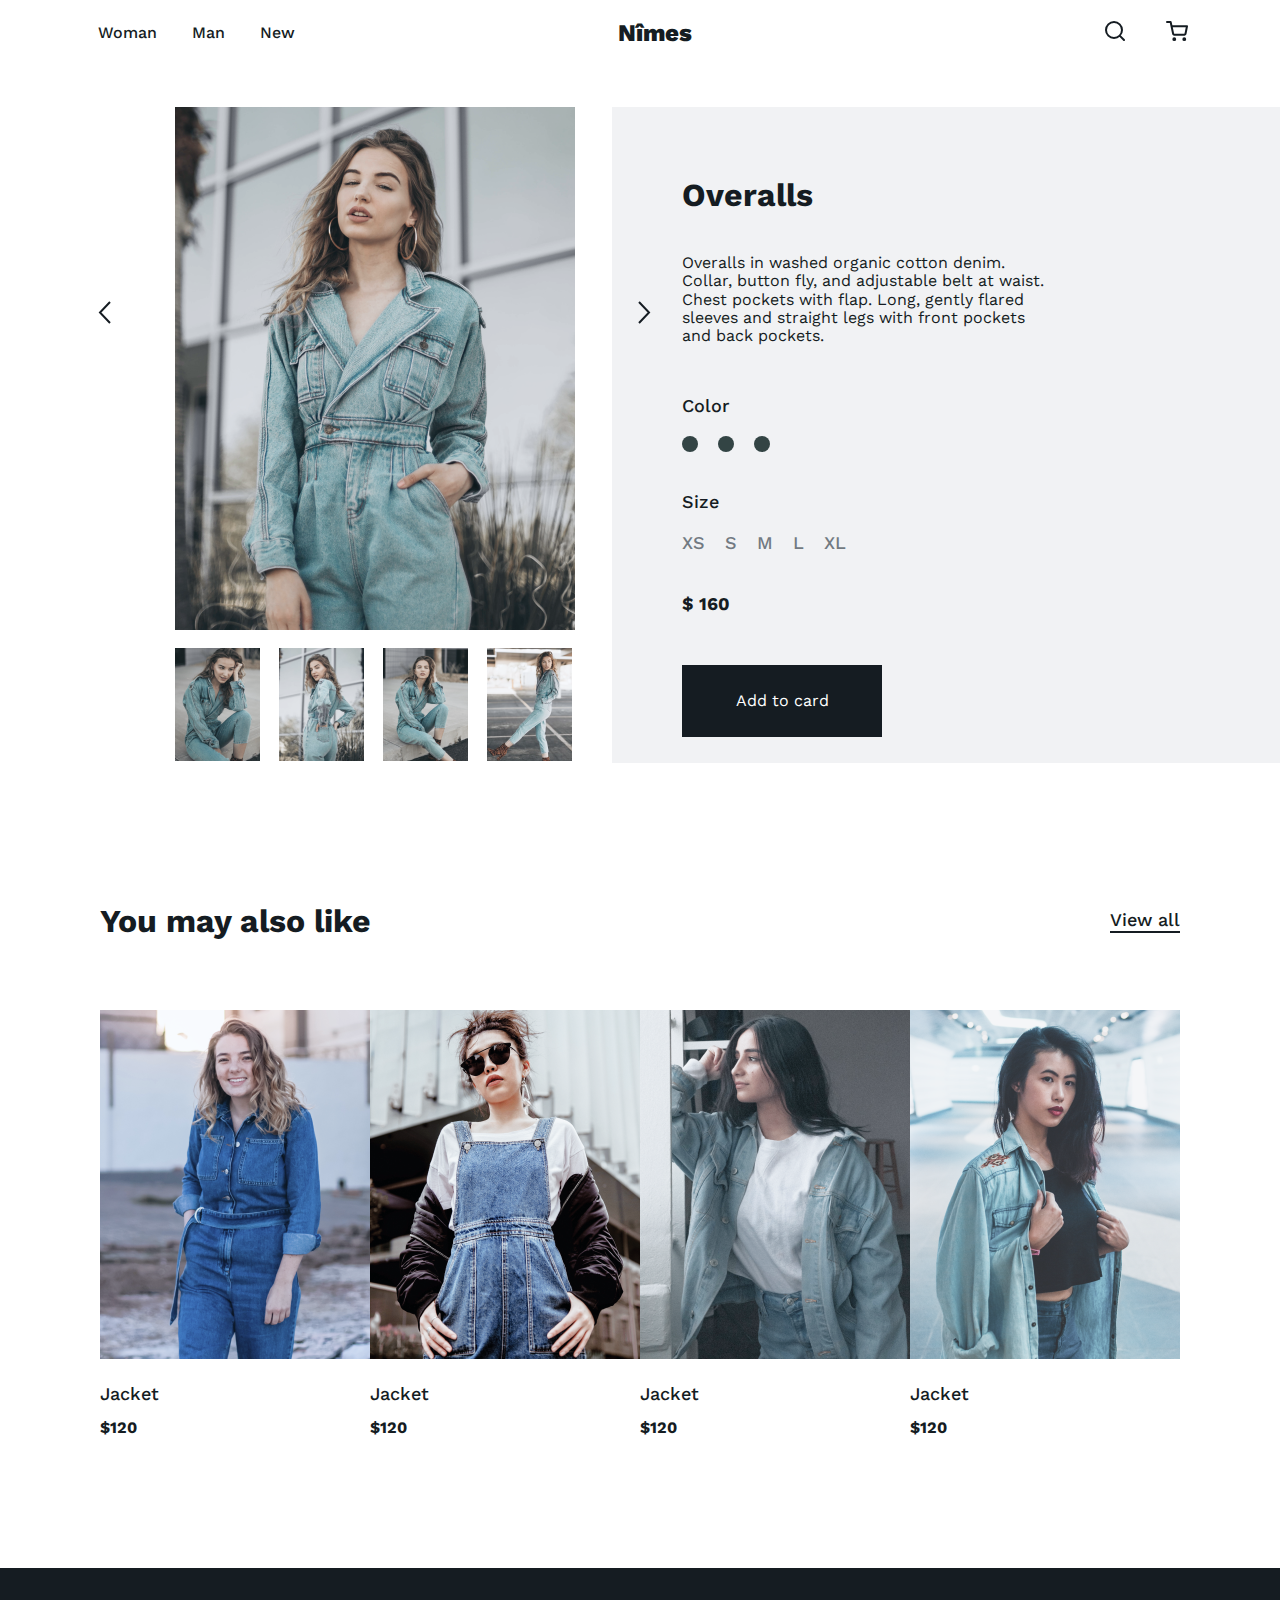
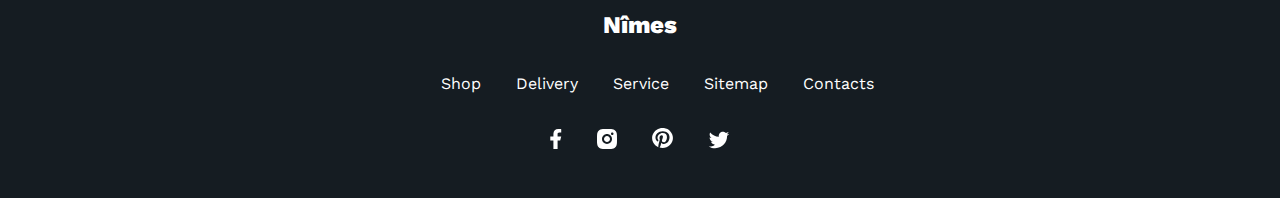
==== commit 56be06f8: "index" ====
--- a/product-card.html
+++ b/product-card.html
@@ -17,7 +17,7 @@
                     <li><a class="link" href="#">Man</a></li>
                     <li><a class="link" href="#">New</a></li>
             </ul>
-            <a href="./main.html">Nîmes</a>
+            <a href="./index.html">Nîmes</a>
             
             <div class="header-icons">
                 <a href="#">
--- a/product-card.css
+++ b/product-card.css
@@ -1636,6 +1636,7 @@
 }
 
 .section-header-logo a {
+  padding-right: 5%;
   text-decoration: none;
 }
 
@@ -1646,7 +1647,7 @@
   list-style: none;
 }
 
-.catalog-menu li {
+.catalog-menu li:not(:last-child) {
   padding-right: 35px;
 }
 
@@ -1815,7 +1816,7 @@
           transform: rotate(180deg);
 }
 
-.section-gallery {
+.catalog {
   padding-top: 90px;
   display: -webkit-box;
   display: -ms-flexbox;
@@ -1824,7 +1825,7 @@
       flex-wrap: wrap;
 }
 
-.section-gallery .section-gallery-item {
+.section-gallery-item {
   padding-bottom: 130px;
 }
 
